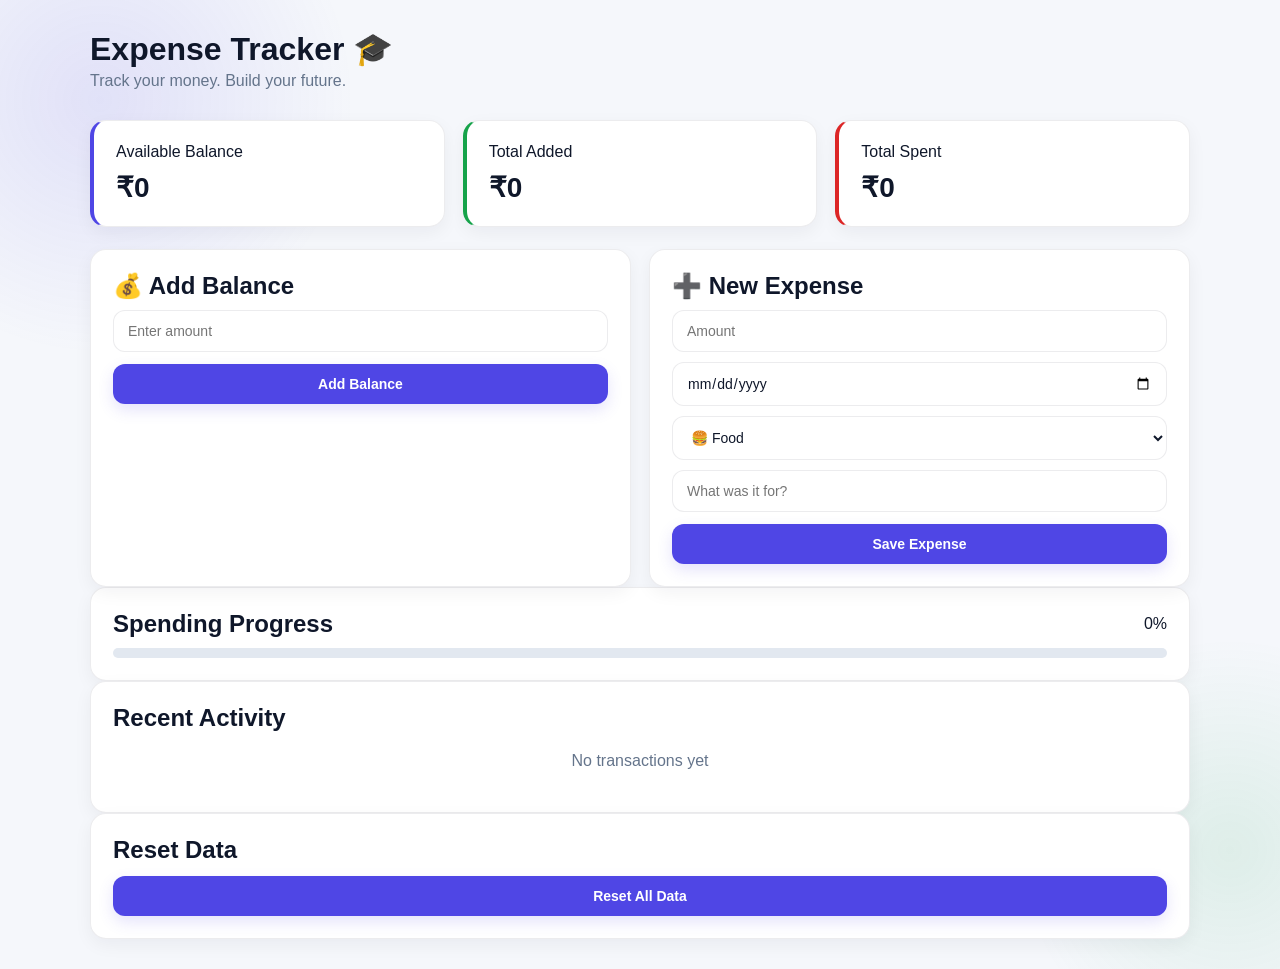
==== dashboard.html @ 7c701ff8 "Add files via upload" ====
<!DOCTYPE html>
<html lang="en">
<head>
  <meta charset="UTF-8" />
  <meta name="viewport" content="width=device-width, initial-scale=1.0"/>

  <title>Expense Tracker</title>

  <link rel="stylesheet" href="index.css">
</head>

<body>

<div class="app">

  <!-- HEADER -->
  <header>
    <div>
      <h1>Expense Tracker 🎓</h1>
      <p>Track your money. Build your future.</p>
    </div>
  </header>

  <!-- DASHBOARD -->
  <section class="dashboard">

    <div class="card balance">
      <p>Available Balance</p>
      <h2 id="balance">₹0</h2>
    </div>

    <div class="card income">
      <p>Total Added</p>
      <h2 id="income">₹0</h2>
    </div>

    <div class="card expense">
      <p>Total Spent</p>
      <h2 id="expense">₹0</h2>
    </div>

  </section>

  <!-- INPUT SECTION -->
  <div class="grid">

    <!-- ADD BALANCE -->
    <div class="panel">
      <h2>💰 Add Balance</h2>

      <input type="number" id="money" placeholder="Enter amount" />

      <button onclick="addMoney()">Add Balance</button>
    </div>

    <!-- ADD EXPENSE -->
    <div class="panel">
      <h2>➕ New Expense</h2>

      <input type="number" id="amount" placeholder="Amount" />

      <input type="date" id="expenseDate" />

      <select id="category">
        <option>🍔 Food</option>
        <option>📚 Fees</option>
        <option>🚌 Travel</option>
        <option>🛒 Shopping</option>
        <option>🎮 Entertainment</option>
        <option>💼 Other</option>
      </select>

      <input id="note" placeholder="What was it for?" />

      <button onclick="addExpense()">Save Expense</button>
    </div>

  </div>

  <!-- SAVINGS GOAL -->
  <div class="panel">
    <div class="goal-title">
      <h2>Spending Progress</h2>
      <span id="goalText">0%</span>
    </div>

    <div class="progress">
      <div id="progressBar"></div>
    </div>
  </div>

  <!-- TRANSACTIONS -->
  <div class="panel">
    <h2>Recent Activity</h2>

    <div id="transactions">
      <p class="empty">No transactions yet</p>
    </div>
  </div>

  <!-- RESET -->
  <div class="panel">
    <h2>Reset Data</h2>

    <button onclick="resetData()">Reset All Data</button>
  </div>

</div>

<script src="index.js"></script>

</body>
</html>
---- index.css ----
/* ═══════════════════════════════════════
   Modern Finance Dashboard - LIGHT THEME
═══════════════════════════════════════ */

/* Variables */
:root{
  --bg:#f5f7fb;
  --card:#ffffff;
  --card-hover:#f0f4ff;

  --text:#0f172a;
  --muted:#64748b;

  --primary:#4f46e5;
  --primary-hover:#4338ca;

  --success:#16a34a;
  --danger:#dc2626;
  --warning:#f59e0b;

  --border:rgba(15, 23, 42, 0.08);

  --radius:16px;
}

/* Reset */
*{
  margin:0;
  padding:0;
  box-sizing:border-box;
  font-family:Inter, sans-serif;
}

/* Body */
body{
  min-height:100vh;
  background:var(--bg);
  color:var(--text);
  padding:30px;
}

/* Soft background shapes */
body::before{
  content:"";
  position:fixed;
  width:600px;
  height:600px;
  background:radial-gradient(circle, rgba(79,70,229,0.12), transparent 60%);
  top:-200px;
  left:-200px;
  z-index:-1;
}

body::after{
  content:"";
  position:fixed;
  width:500px;
  height:500px;
  background:radial-gradient(circle, rgba(22,163,74,0.10), transparent 60%);
  bottom:-200px;
  right:-200px;
  z-index:-1;
}

/* Layout */
.app{
  max-width:1100px;
  margin:auto;
}

/* Header */
header{
  display:flex;
  justify-content:space-between;
  align-items:center;
  flex-wrap:wrap;
  gap:15px;
  margin-bottom:30px;
}

header h1{
  font-size:32px;
  font-weight:800;
  color:var(--text);
}

header p{
  color:var(--muted);
  margin-top:4px;
}

/* Streak badge */
.streak{
  background:var(--card);
  border:1px solid var(--border);
  padding:10px 16px;
  border-radius:999px;
  font-weight:600;
  color:var(--success);
  box-shadow:0 4px 10px rgba(0,0,0,0.03);
}

/* Dashboard */
.dashboard{
  display:grid;
  grid-template-columns:repeat(auto-fit,minmax(240px,1fr));
  gap:18px;
}

/* Cards */
.card,
.panel{
  background:var(--card);
  border:1px solid var(--border);
  border-radius:var(--radius);
  padding:22px;
  transition:0.2s ease;
  box-shadow:0 6px 18px rgba(15,23,42,0.05);
}

.card:hover,
.panel:hover{
  transform:translateY(-4px);
  background:var(--card-hover);
  box-shadow:0 10px 25px rgba(15,23,42,0.08);
}

/* Card values */
.card h2{
  font-size:28px;
  margin-top:10px;
  font-weight:800;
}

/* Accent cards */
.balance{
  border-left:4px solid var(--primary);
}

.income{
  border-left:4px solid var(--success);
}

.expense{
  border-left:4px solid var(--danger);
}

/* Grid */
.grid{
  display:grid;
  grid-template-columns:1fr 1fr;
  gap:18px;
  margin-top:22px;
}

/* Inputs */
input,
select{
  width:100%;
  padding:12px 14px;
  margin-top:10px;
  background:var(--card);
  border:1px solid var(--border);
  border-radius:12px;
  color:var(--text);
  font-size:14px;
  outline:none;
  transition:0.2s;
}

input:focus,
select:focus{
  border-color:var(--primary);
  box-shadow:0 0 0 3px rgba(79,70,229,0.12);
}

/* Select */
select option{
  background:white;
  color:black;
}

/* Button */
button{
  width:100%;
  padding:12px 14px;
  margin-top:12px;
  border:none;
  border-radius:12px;
  cursor:pointer;
  font-size:14px;
  font-weight:700;
  background:var(--primary);
  color:white;
  transition:0.2s;
  box-shadow:0 6px 15px rgba(79,70,229,0.15);
}

button:hover{
  background:var(--primary-hover);
  transform:translateY(-2px);
  box-shadow:0 10px 20px rgba(79,70,229,0.25);
}

/* Progress */
.goal-title{
  display:flex;
  justify-content:space-between;
  align-items:center;
  margin-bottom:10px;
}

.progress{
  height:10px;
  background:#e2e8f0;
  border-radius:999px;
  overflow:hidden;
}

#progressBar{
  height:100%;
  width:0;
  background:linear-gradient(90deg,var(--primary),var(--success));
  transition:width 0.5s ease;
}

/* Transactions */
.transaction{
  display:flex;
  justify-content:space-between;
  align-items:center;
  padding:14px 16px;
  margin-top:10px;
  background:var(--card);
  border:1px solid var(--border);
  border-radius:12px;
  transition:0.2s;
  box-shadow:0 4px 10px rgba(15,23,42,0.04);
}

.transaction:hover{
  transform:translateX(4px);
  background:#f8fafc;
}

.in{
  color:var(--success);
  font-weight:700;
}

.out{
  color:var(--danger);
  font-weight:700;
}

.empty{
  text-align:center;
  padding:20px;
  color:var(--muted);
}

/* Responsive */
@media(max-width:768px){
  .grid{
    grid-template-columns:1fr;
  }

  header{
    flex-direction:column;
    align-items:flex-start;
  }

  body{
    padding:18px;
  }
}
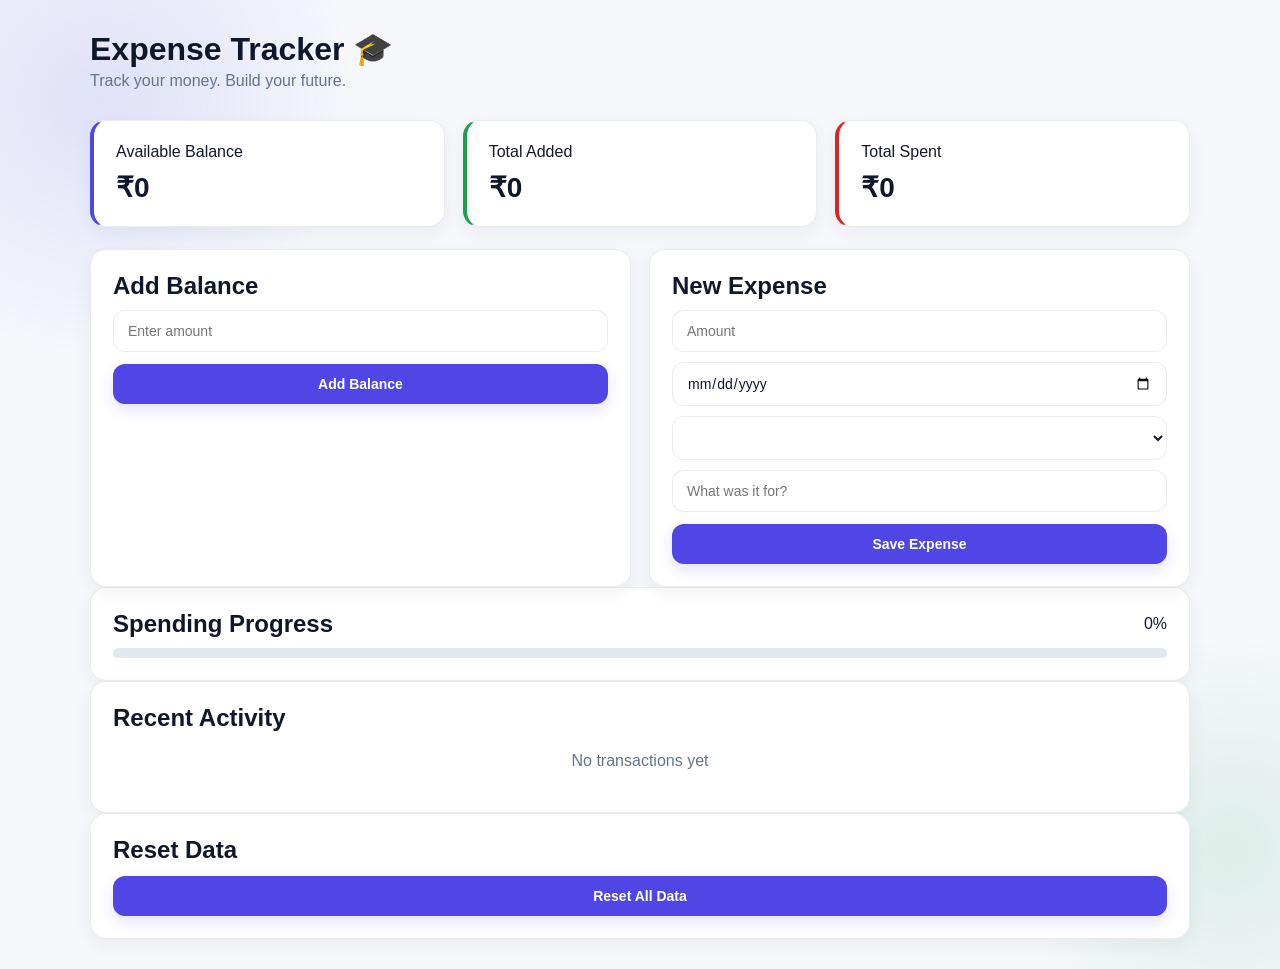
==== commit b06f8511: "Fix HTML encoding issues in dashboard.html" ====
--- a/dashboard.html
+++ b/dashboard.html
@@ -46,7 +46,7 @@
 
     <!-- ADD BALANCE -->
     <div class="panel">
-      <h2>💰 Add Balance</h2>
+      <h2>Add Balance</h2>
 
       <input type="number" id="money" placeholder="Enter amount" />
 
@@ -55,19 +55,20 @@
 
     <!-- ADD EXPENSE -->
     <div class="panel">
-      <h2>➕ New Expense</h2>
+      <h2>New Expense</h2>
 
       <input type="number" id="amount" placeholder="Amount" />
 
       <input type="date" id="expenseDate" />
 
       <select id="category">
-        <option>🍔 Food</option>
-        <option>📚 Fees</option>
-        <option>🚌 Travel</option>
-        <option>🛒 Shopping</option>
-        <option>🎮 Entertainment</option>
-        <option>💼 Other</option>
+        <option></option>
+        <option> Food</option>
+        <option> Fees</option>
+        <option> Travel</option>
+        <option> Shopping</option>
+        <option> Entertainment</option>
+        <option> Other</option>
       </select>
 
       <input id="note" placeholder="What was it for?" />
@@ -110,4 +111,4 @@
 <script src="index.js"></script>
 
 </body>
-</html>+</html>
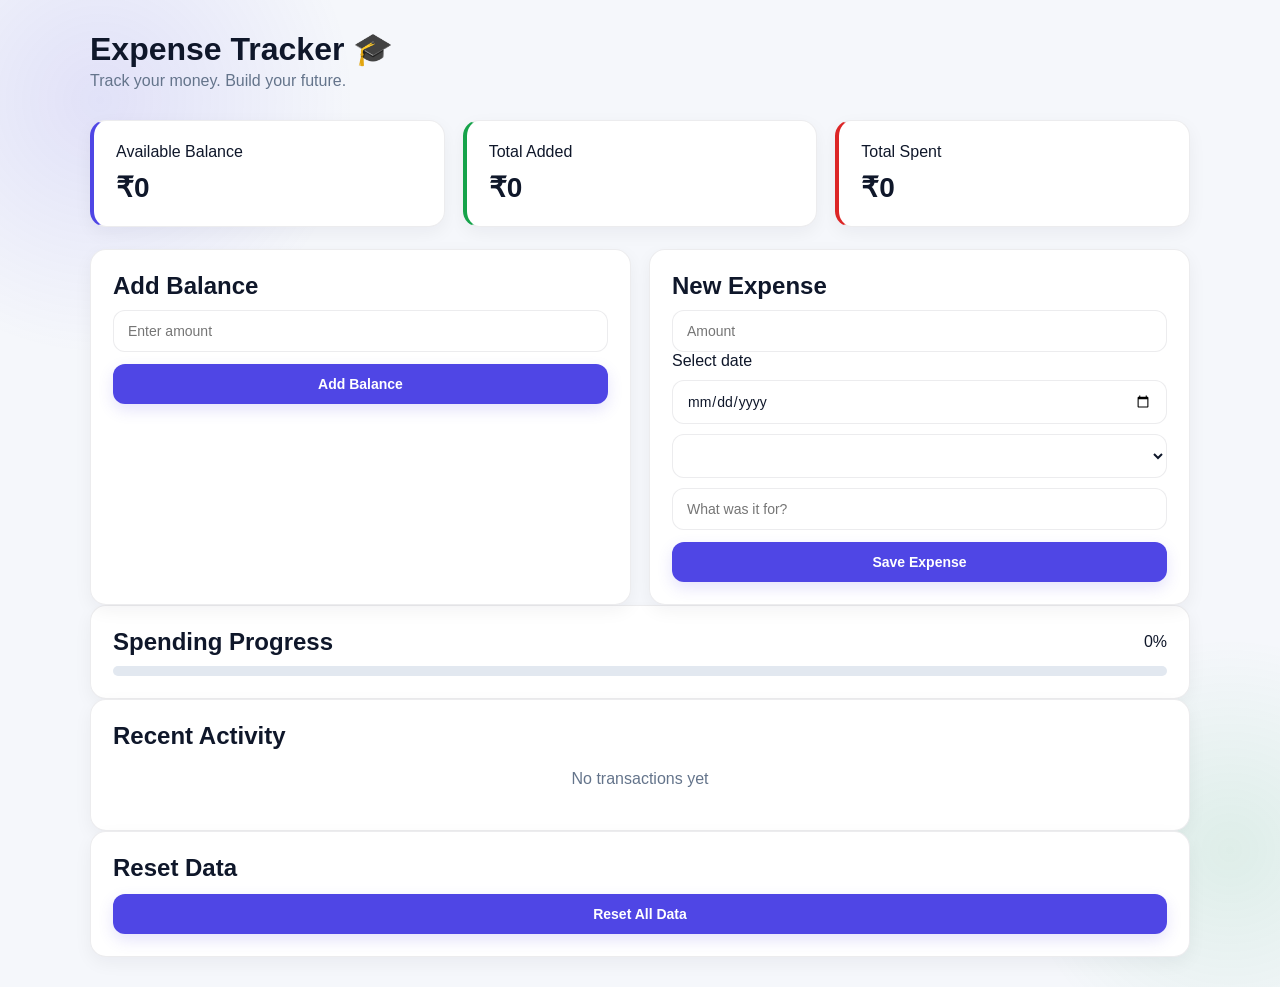
==== commit 29b7251f: "Update dashboard.html" ====
--- a/dashboard.html
+++ b/dashboard.html
@@ -58,7 +58,7 @@
       <h2>New Expense</h2>
 
       <input type="number" id="amount" placeholder="Amount" />
-
+<label for="expenseDate">Select date</label>
       <input type="date" id="expenseDate" />
 
       <select id="category">
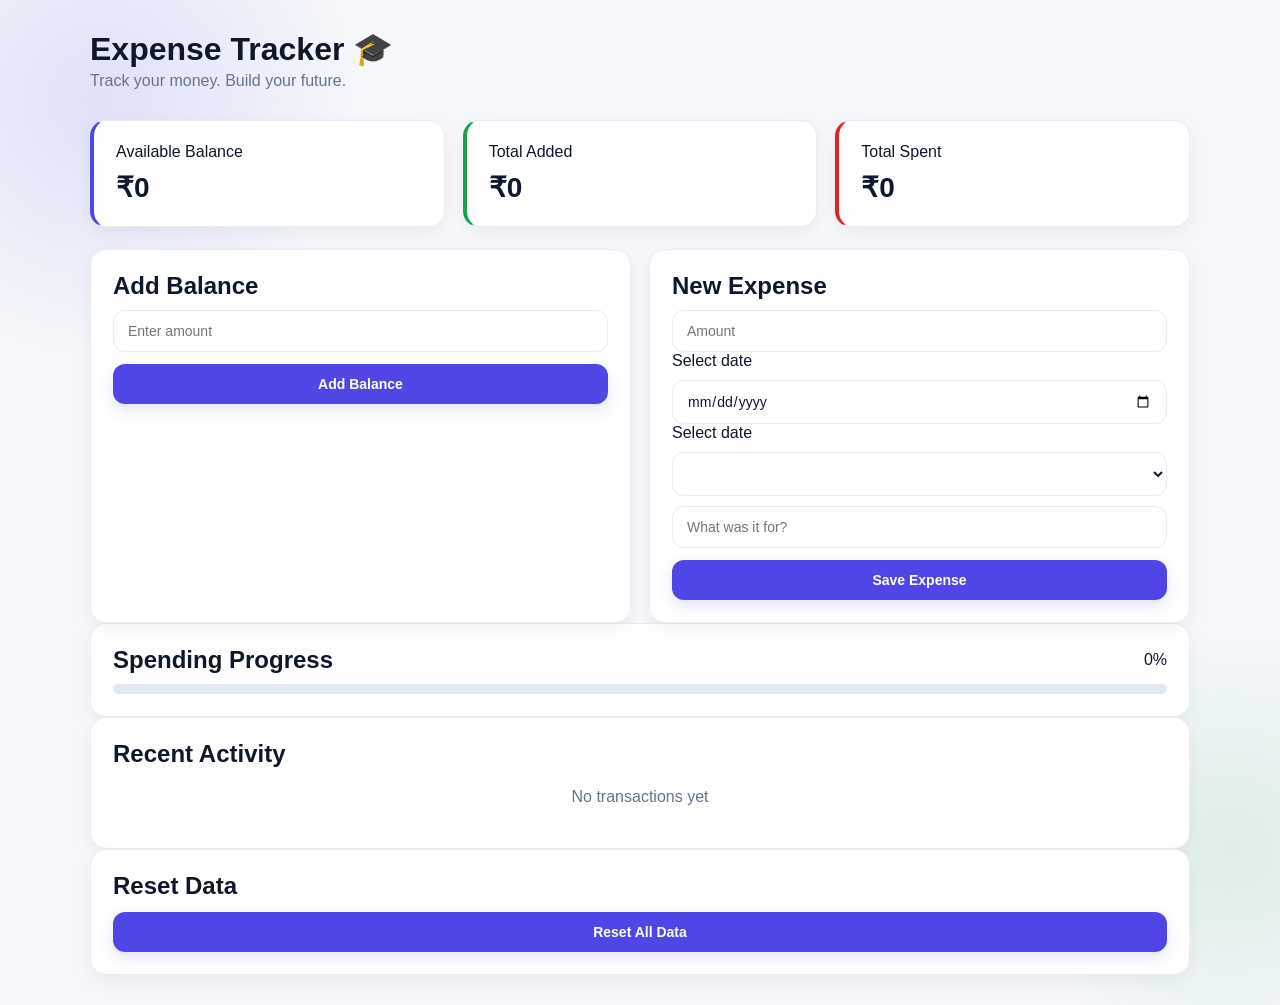
==== commit dc081f09: "Update dashboard.html" ====
--- a/dashboard.html
+++ b/dashboard.html
@@ -57,10 +57,10 @@
     <div class="panel">
       <h2>New Expense</h2>
 
-      <input type="number" id="amount" placeholder="Amount" />
+      <input type="number" id="amount" placeholder="Amount" /><br>
 <label for="expenseDate">Select date</label>
       <input type="date" id="expenseDate" />
-
+<br> <label for="expenseDate">Select date</label>
       <select id="category">
         <option></option>
         <option> Food</option>
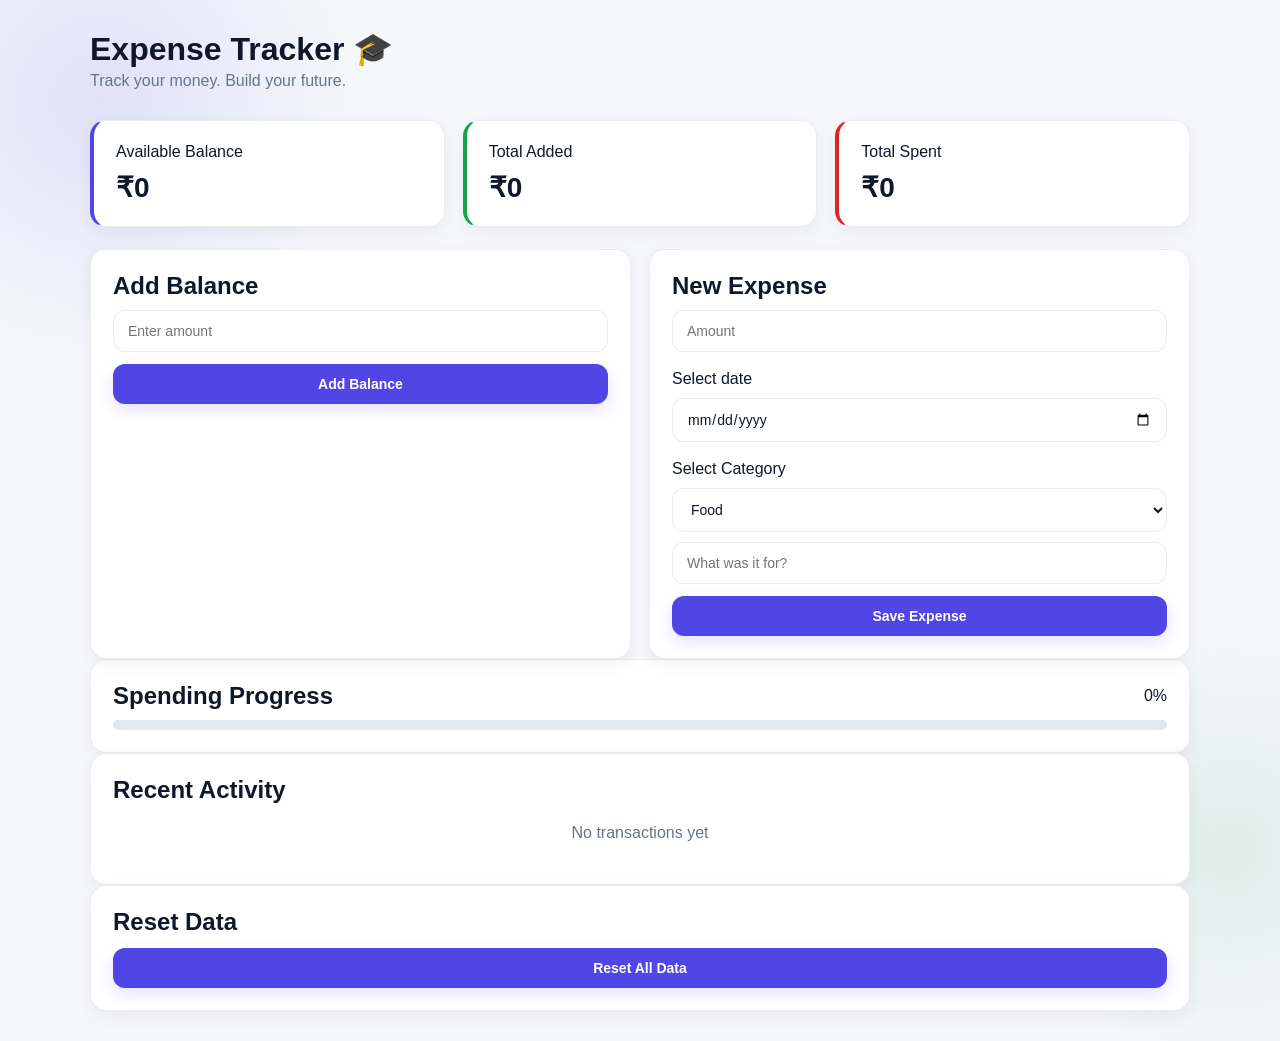
==== commit 2b38208b: "Update dashboard.html" ====
--- a/dashboard.html
+++ b/dashboard.html
@@ -57,12 +57,12 @@
     <div class="panel">
       <h2>New Expense</h2>
 
-      <input type="number" id="amount" placeholder="Amount" /><br>
-<label for="expenseDate">Select date</label>
+      <input type="number" id="amount" placeholder="Amount" /><br> <br>
+<label for="expenseDate">Select date</label> <br>
       <input type="date" id="expenseDate" />
-<br> <label for="expenseDate">Select date</label>
+<br> <br> <label for="expenseDate">Select Category</label> <br>
       <select id="category">
-        <option></option>
+       
         <option> Food</option>
         <option> Fees</option>
         <option> Travel</option>
